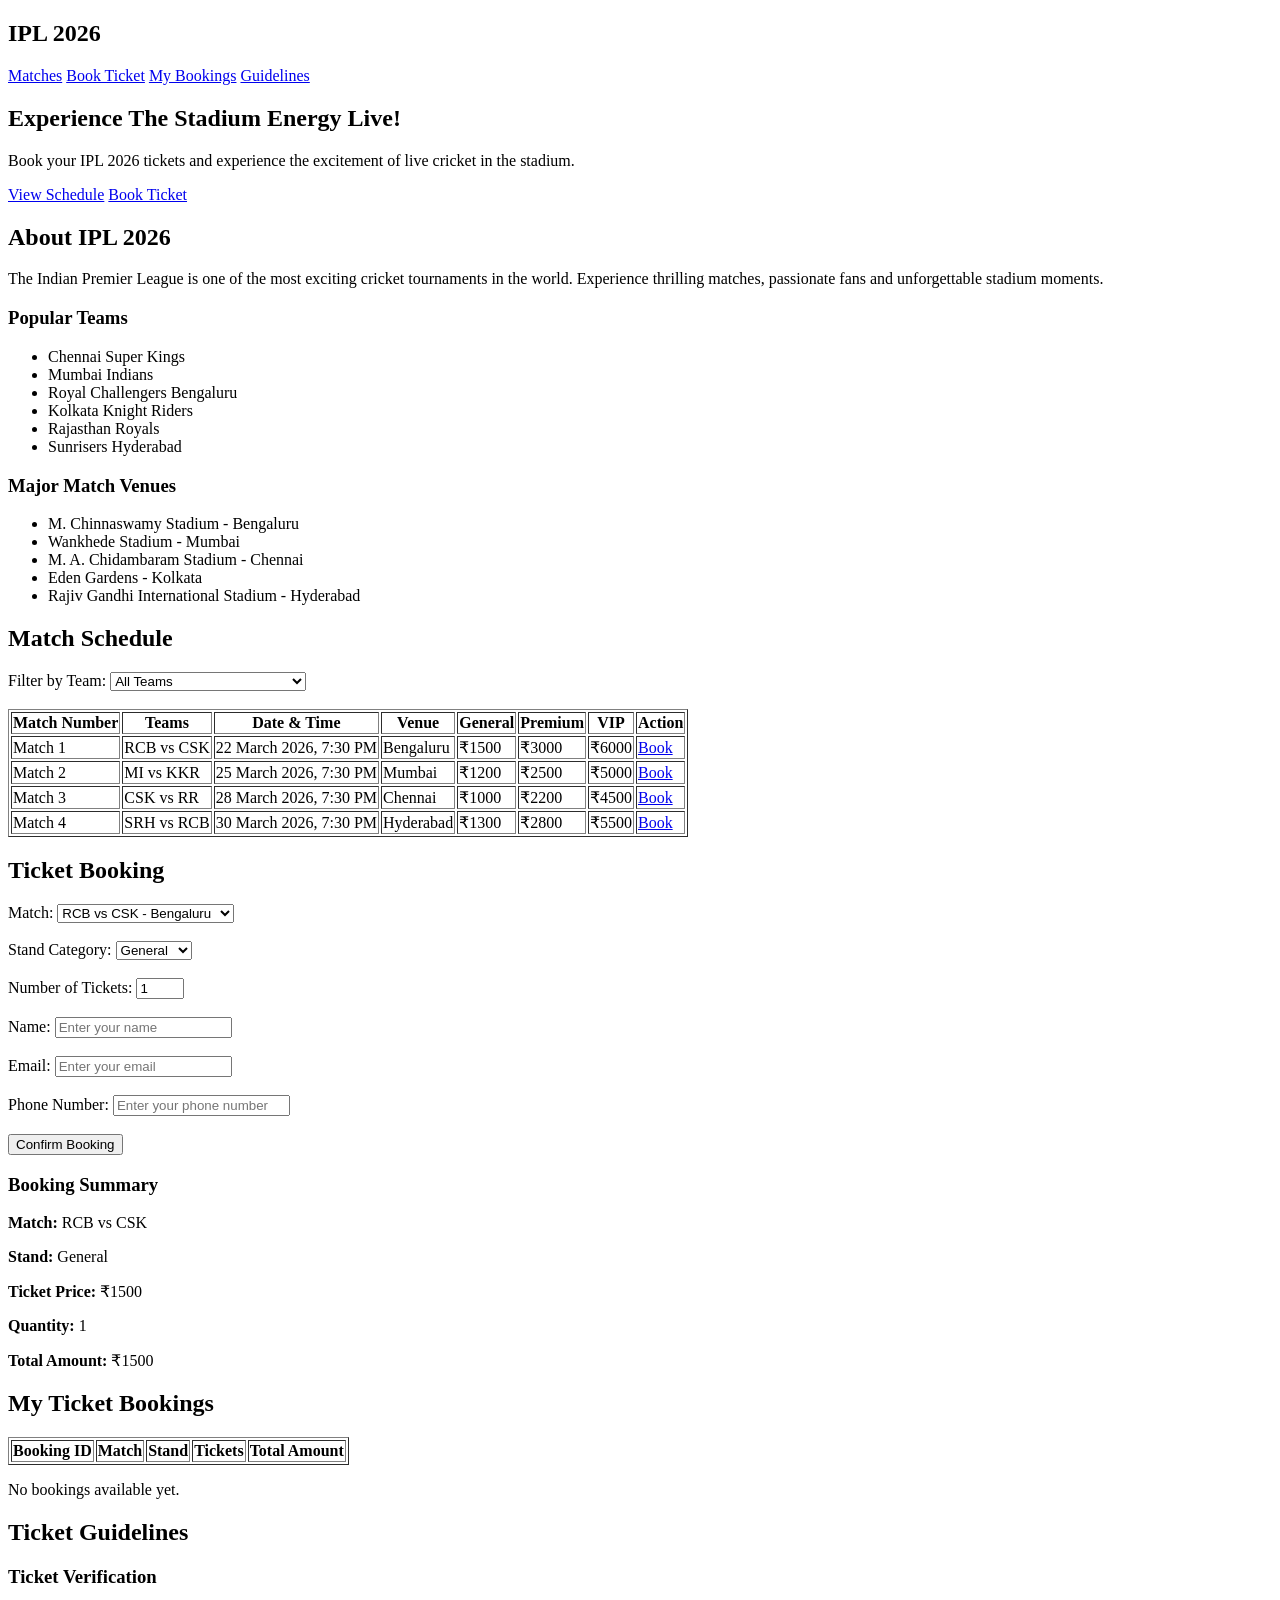
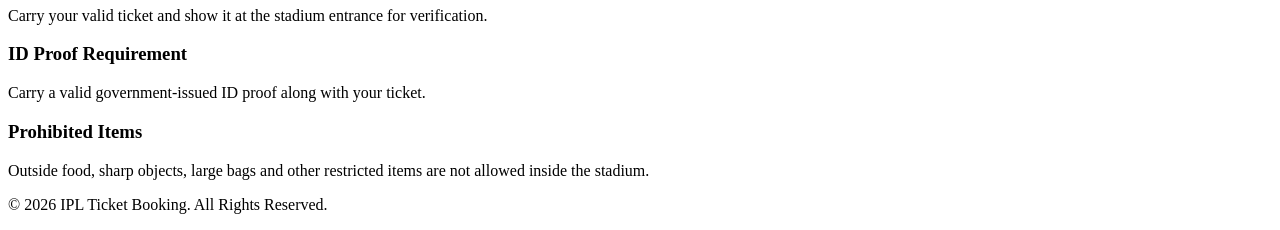
==== index.html @ 6ee55e43 "Add IPL 2026 ticket booking website" ====
<!DOCTYPE html>
<html lang="en">
<head>
    <meta charset="UTF-8">
    <meta name="viewport" content="width=device-width, initial-scale=1.0">
    <title>IPL 2026 Ticket Booking</title>
    <link rel="stylesheet" href="styles.css">
</head>
<body>
    <header>
        <nav>
            <h2>IPL 2026</h2>
            <a href="#matches">Matches</a>
            <a href="#booking">Book Ticket</a>
            <a href="#my-bookings">My Bookings</a>
            <a href="#guidelines">Guidelines</a>
        </nav>
    </header>
    <main>
        <section id="home">
            <h1>Experience The Stadium Energy Live!</h1>
            <p>
                Book your IPL 2026 tickets and experience the excitement
                of live cricket in the stadium.
            </p>
            <a href="#matches">View Schedule</a>
            <a href="#booking">Book Ticket</a>
        </section>
        <section id="about">
            <h2>About IPL 2026</h2>
            <p>
                The Indian Premier League is one of the most exciting
                cricket tournaments in the world. Experience thrilling
                matches, passionate fans and unforgettable stadium moments.
            </p>
            <h3>Popular Teams</h3>
            <ul>
                <li>Chennai Super Kings</li>
                <li>Mumbai Indians</li>
                <li>Royal Challengers Bengaluru</li>
                <li>Kolkata Knight Riders</li>
                <li>Rajasthan Royals</li>
                <li>Sunrisers Hyderabad</li>
            </ul>
            <h3>Major Match Venues</h3>
            <ul>
                <li>M. Chinnaswamy Stadium - Bengaluru</li>
                <li>Wankhede Stadium - Mumbai</li>
                <li>M. A. Chidambaram Stadium - Chennai</li>
                <li>Eden Gardens - Kolkata</li>
                <li>Rajiv Gandhi International Stadium - Hyderabad</li>
            </ul>
        </section>
        <section id="matches">
            <h2>Match Schedule</h2>
            <label for="team-filter">Filter by Team:</label>
            <select id="team-filter">
                <option value="all">All Teams</option>
                <option value="CSK">Chennai Super Kings</option>
                <option value="MI">Mumbai Indians</option>
                <option value="RCB">Royal Challengers Bengaluru</option>
                <option value="KKR">Kolkata Knight Riders</option>
                <option value="RR">Rajasthan Royals</option>
                <option value="SRH">Sunrisers Hyderabad</option>
            </select>
            <br><br>
            <table border="1">
                <thead>
                    <tr>
                        <th>Match Number</th>
                        <th>Teams</th>
                        <th>Date & Time</th>
                        <th>Venue</th>
                        <th>General</th>
                        <th>Premium</th>
                        <th>VIP</th>
                        <th>Action</th>
                    </tr>
                </thead>
                <tbody>
                    <tr>
                        <td>Match 1</td>
                        <td>RCB vs CSK</td>
                        <td>22 March 2026, 7:30 PM</td>
                        <td>Bengaluru</td>
                        <td>₹1500</td>
                        <td>₹3000</td>
                        <td>₹6000</td>
                        <td><a href="#booking">Book</a></td>
                    </tr>
                    <tr>
                        <td>Match 2</td>
                        <td>MI vs KKR</td>
                        <td>25 March 2026, 7:30 PM</td>
                        <td>Mumbai</td>
                        <td>₹1200</td>
                        <td>₹2500</td>
                        <td>₹5000</td>
                        <td><a href="#booking">Book</a></td>
                    </tr>
                    <tr>
                        <td>Match 3</td>
                        <td>CSK vs RR</td>
                        <td>28 March 2026, 7:30 PM</td>
                        <td>Chennai</td>
                        <td>₹1000</td>
                        <td>₹2200</td>
                        <td>₹4500</td>
                        <td><a href="#booking">Book</a></td>
                    </tr>
                    <tr>
                        <td>Match 4</td>
                        <td>SRH vs RCB</td>
                        <td>30 March 2026, 7:30 PM</td>
                        <td>Hyderabad</td>
                        <td>₹1300</td>
                        <td>₹2800</td>
                        <td>₹5500</td>
                        <td><a href="#booking">Book</a></td>
                    </tr>
                </tbody>
            </table>
        </section>
        <section id="booking">
            <h2>Ticket Booking</h2>
            <div class="booking-container">
                <form>
                    <label for="match">Match:</label>
                    <select id="match" name="match">
                        <option>RCB vs CSK - Bengaluru</option>
                        <option>MI vs KKR - Mumbai</option>
                        <option>CSK vs RR - Chennai</option>
                        <option>SRH vs RCB - Hyderabad</option>
                    </select>
                    <br><br>
                    <label for="stand">Stand Category:</label>
                    <select id="stand" name="stand">
                        <option>General</option>
                        <option>Premium</option>
                        <option>VIP</option>
                    </select>
                    <br><br>
                    <label for="quantity">Number of Tickets:</label>
                    <input type="number" id="quantity" name="quantity" min="1" max="10" value="1">
                    <br><br>
                    <label for="name">Name:</label>
                    <input type="text" id="name" name="name" placeholder="Enter your name">
                    <br><br>
                    <label for="email">Email:</label>
                    <input type="email" id="email" name="email" placeholder="Enter your email">
                    <br><br>
                    <label for="phone">Phone Number:</label>
                    <input type="tel" id="phone" name="phone" placeholder="Enter your phone number">
                    <br><br>
                    <button type="submit">Confirm Booking</button>
                </form>
                <aside>
                    <h3>Booking Summary</h3>
                    <p><strong>Match:</strong> RCB vs CSK</p>
                    <p><strong>Stand:</strong> General</p>
                    <p><strong>Ticket Price:</strong> ₹1500</p>
                    <p><strong>Quantity:</strong> 1</p>
                    <p><strong>Total Amount:</strong> ₹1500</p>
                </aside>
            </div>
        </section>
        <section id="my-bookings">
            <h2>My Ticket Bookings</h2>
            <table border="1">
                <thead>
                    <tr>
                        <th>Booking ID</th>
                        <th>Match</th>
                        <th>Stand</th>
                        <th>Tickets</th>
                        <th>Total Amount</th>
                    </tr>
                </thead>
                <tbody>
                </tbody>
            </table>
            <p>No bookings available yet.</p>
        </section>
        <section id="guidelines">
            <h2>Ticket Guidelines</h2>
            <article>
                <h3>Ticket Verification</h3>
                <p>
                    Carry your valid ticket and show it at the stadium
                    entrance for verification.
                </p>
            </article>
            <article>
                <h3>ID Proof Requirement</h3>
                <p>
                    Carry a valid government-issued ID proof along
                    with your ticket.
                </p>
            </article>
            <article>
                <h3>Prohibited Items</h3>
                <p>
                    Outside food, sharp objects, large bags and other
                    restricted items are not allowed inside the stadium.
                </p>
            </article>
        </section>
    </main>
 <footer>
        <p>
            &copy; 2026 IPL Ticket Booking. All Rights Reserved.
        </p>
    </footer>
</body>
</html>
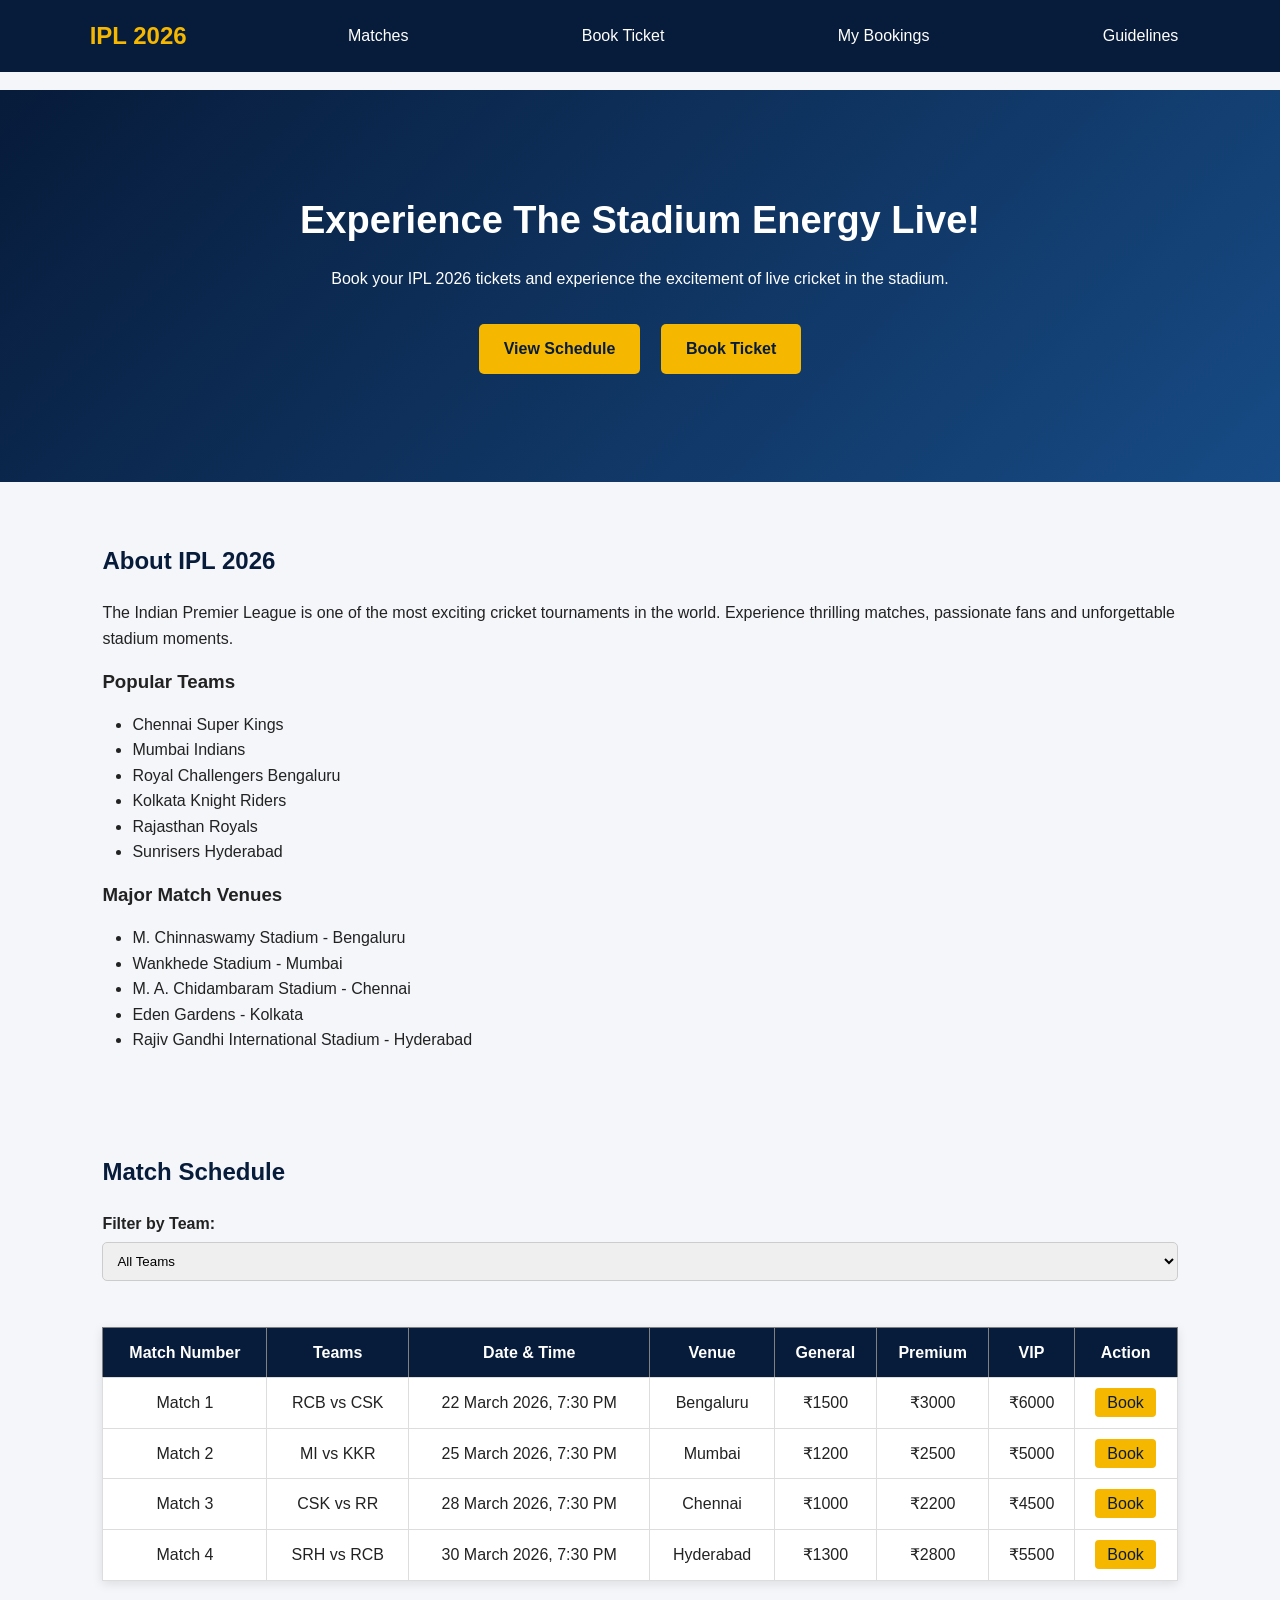
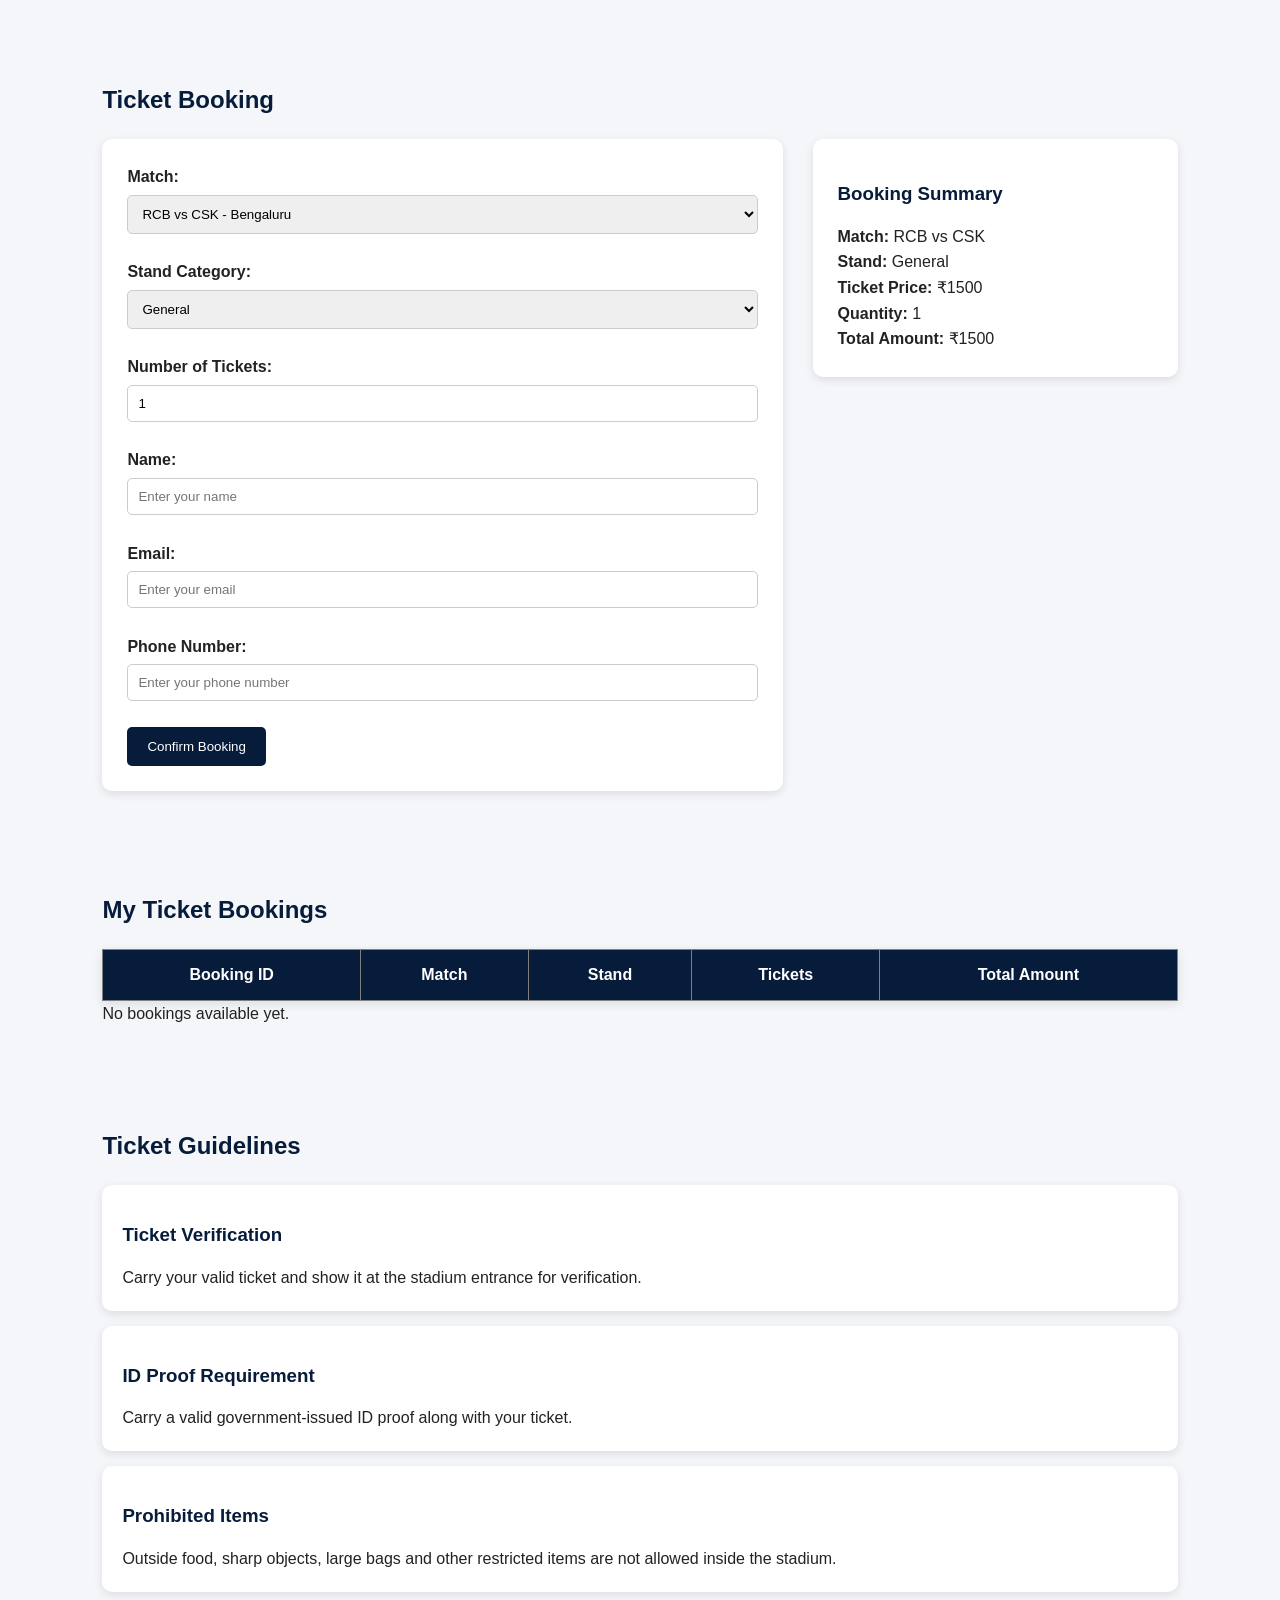
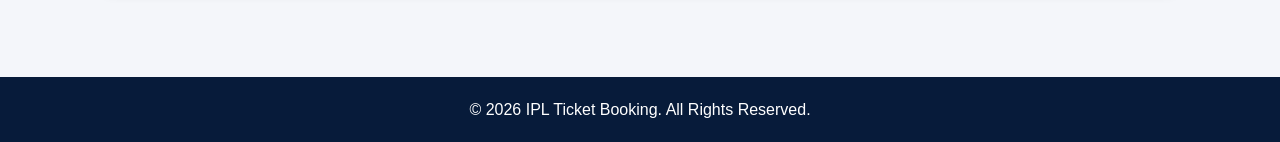
==== commit 9dc2bab3: "Update IPL website with CSS styling" ====
--- a/index.html
+++ b/index.html
@@ -5,6 +5,7 @@
     <meta name="viewport" content="width=device-width, initial-scale=1.0">
     <title>IPL 2026 Ticket Booking</title>
     <link rel="stylesheet" href="styles.css">
+    
 </head>
 <body>
     <header>
--- a/styles.css
+++ b/styles.css
@@ -0,0 +1,244 @@
+
+/* Website Colors */
+:root {
+    --primary: #071b3a;
+    --accent: #f5b700;
+    --background: #f4f6fa;
+    --text: #222222;
+}
+
+/* General Styling */
+* {
+    margin: 0;
+    padding: 0;
+    box-sizing: border-box;
+}
+
+body {
+    font-family: Arial, sans-serif;
+    background-color: var(--background);
+    color: var(--text);
+    line-height: 1.6;
+    padding-top: 70px;
+}
+
+/* Navigation Bar */
+header {
+    background-color: var(--primary);
+    position: fixed;
+    top: 0;
+    width: 100%;
+    z-index: 1000;
+}
+
+nav {
+    display: flex;
+    justify-content: space-around;
+    align-items: center;
+    padding: 15px;
+}
+
+nav h2 {
+    color: var(--accent);
+}
+
+nav a {
+    color: white;
+    text-decoration: none;
+    padding: 8px 12px;
+}
+
+nav a:hover {
+    color: var(--accent);
+}
+
+/* Hero Section */
+#home {
+    background: linear-gradient(135deg, #071b3a, #174b85);
+    color: white;
+    text-align: center;
+    padding: 100px 20px;
+}
+
+#home h1 {
+    font-size: 38px;
+    margin-bottom: 15px;
+}
+
+#home p {
+    margin-bottom: 25px;
+}
+
+#home a {
+    display: inline-block;
+    background-color: var(--accent);
+    color: var(--primary);
+    text-decoration: none;
+    padding: 12px 25px;
+    margin: 8px;
+    border-radius: 5px;
+    font-weight: bold;
+}
+
+#home a:hover {
+    background-color: white;
+}
+
+/* Sections */
+section {
+    padding: 40px 8%;
+    margin: 20px auto;
+}
+
+section h2 {
+    color: var(--primary);
+    margin-bottom: 20px;
+}
+
+section h3 {
+    margin: 15px 0;
+}
+
+/* Lists */
+ul {
+    padding-left: 30px;
+}
+
+/* Match Schedule Table */
+table {
+    width: 100%;
+    border-collapse: collapse;
+    margin-top: 20px;
+    background-color: white;
+    box-shadow: 0 3px 10px rgba(0, 0, 0, 0.1);
+}
+
+th {
+    background-color: var(--primary);
+    color: white;
+    padding: 12px;
+}
+
+td {
+    padding: 12px;
+    text-align: center;
+    border: 1px solid #dddddd;
+}
+
+tr:hover {
+    background-color: #fff4d0;
+}
+
+td a {
+    background-color: var(--accent);
+    color: var(--primary);
+    padding: 6px 12px;
+    text-decoration: none;
+    border-radius: 4px;
+}
+
+/* Booking Form and Summary */
+.booking-container {
+    display: flex;
+    gap: 30px;
+    align-items: flex-start;
+}
+
+form {
+    background-color: white;
+    padding: 25px;
+    border-radius: 10px;
+    box-shadow: 0 3px 10px rgba(0, 0, 0, 0.1);
+    flex: 2;
+}
+
+label {
+    display: block;
+    margin-bottom: 5px;
+    font-weight: bold;
+}
+
+input, select {
+    width: 100%;
+    padding: 10px;
+    border: 1px solid #cccccc;
+    border-radius: 5px;
+}
+
+button {
+    background-color: var(--primary);
+    color: white;
+    padding: 12px 20px;
+    border: none;
+    border-radius: 5px;
+    cursor: pointer;
+}
+
+button:hover {
+    background-color: var(--accent);
+    color: var(--primary);
+}
+
+/* Booking Summary Card */
+aside {
+    background-color: white;
+    padding: 25px;
+    border-radius: 10px;
+    box-shadow: 0 3px 10px rgba(0, 0, 0, 0.1);
+    flex: 1;
+}
+
+aside h3 {
+    color: var(--primary);
+}
+
+/* Guidelines Cards */
+#guidelines article {
+    background-color: white;
+    padding: 20px;
+    margin: 15px 0;
+    border-radius: 10px;
+    box-shadow: 0 3px 10px rgba(0, 0, 0, 0.1);
+}
+
+#guidelines article h3 {
+    color: var(--primary);
+}
+
+/* Footer */
+footer {
+    background-color: var(--primary);
+    color: white;
+    text-align: center;
+    padding: 20px;
+    margin-top: 30px;
+}
+
+/* Responsive Design */
+@media screen and (max-width: 768px) {
+
+    nav {
+        flex-wrap: wrap;
+        gap: 10px;
+    }
+
+    #home h1 {
+        font-size: 28px;
+    }
+
+    .booking-container {
+        flex-direction: column;
+    }
+
+    form, aside {
+        width: 100%;
+    }
+
+    table {
+        font-size: 12px;
+    }
+
+    section {
+        padding: 30px 5%;
+    }
+}
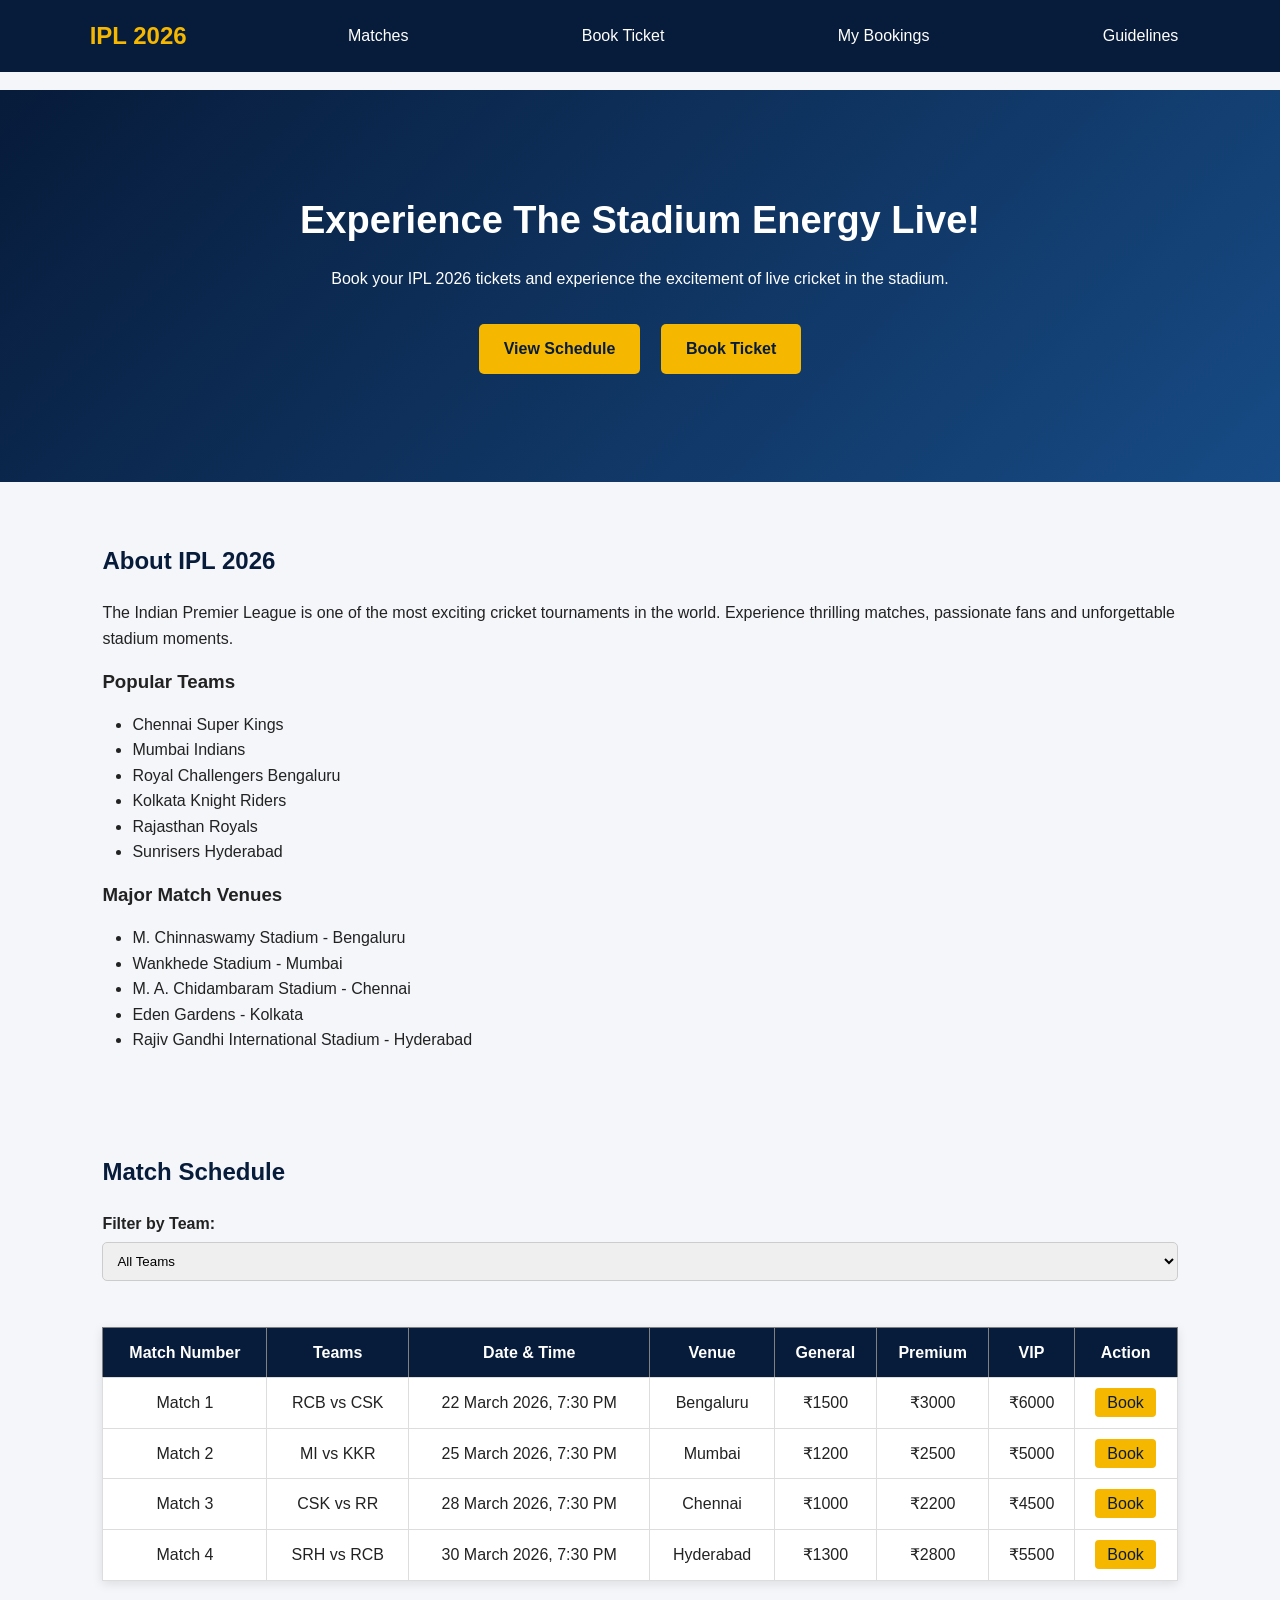
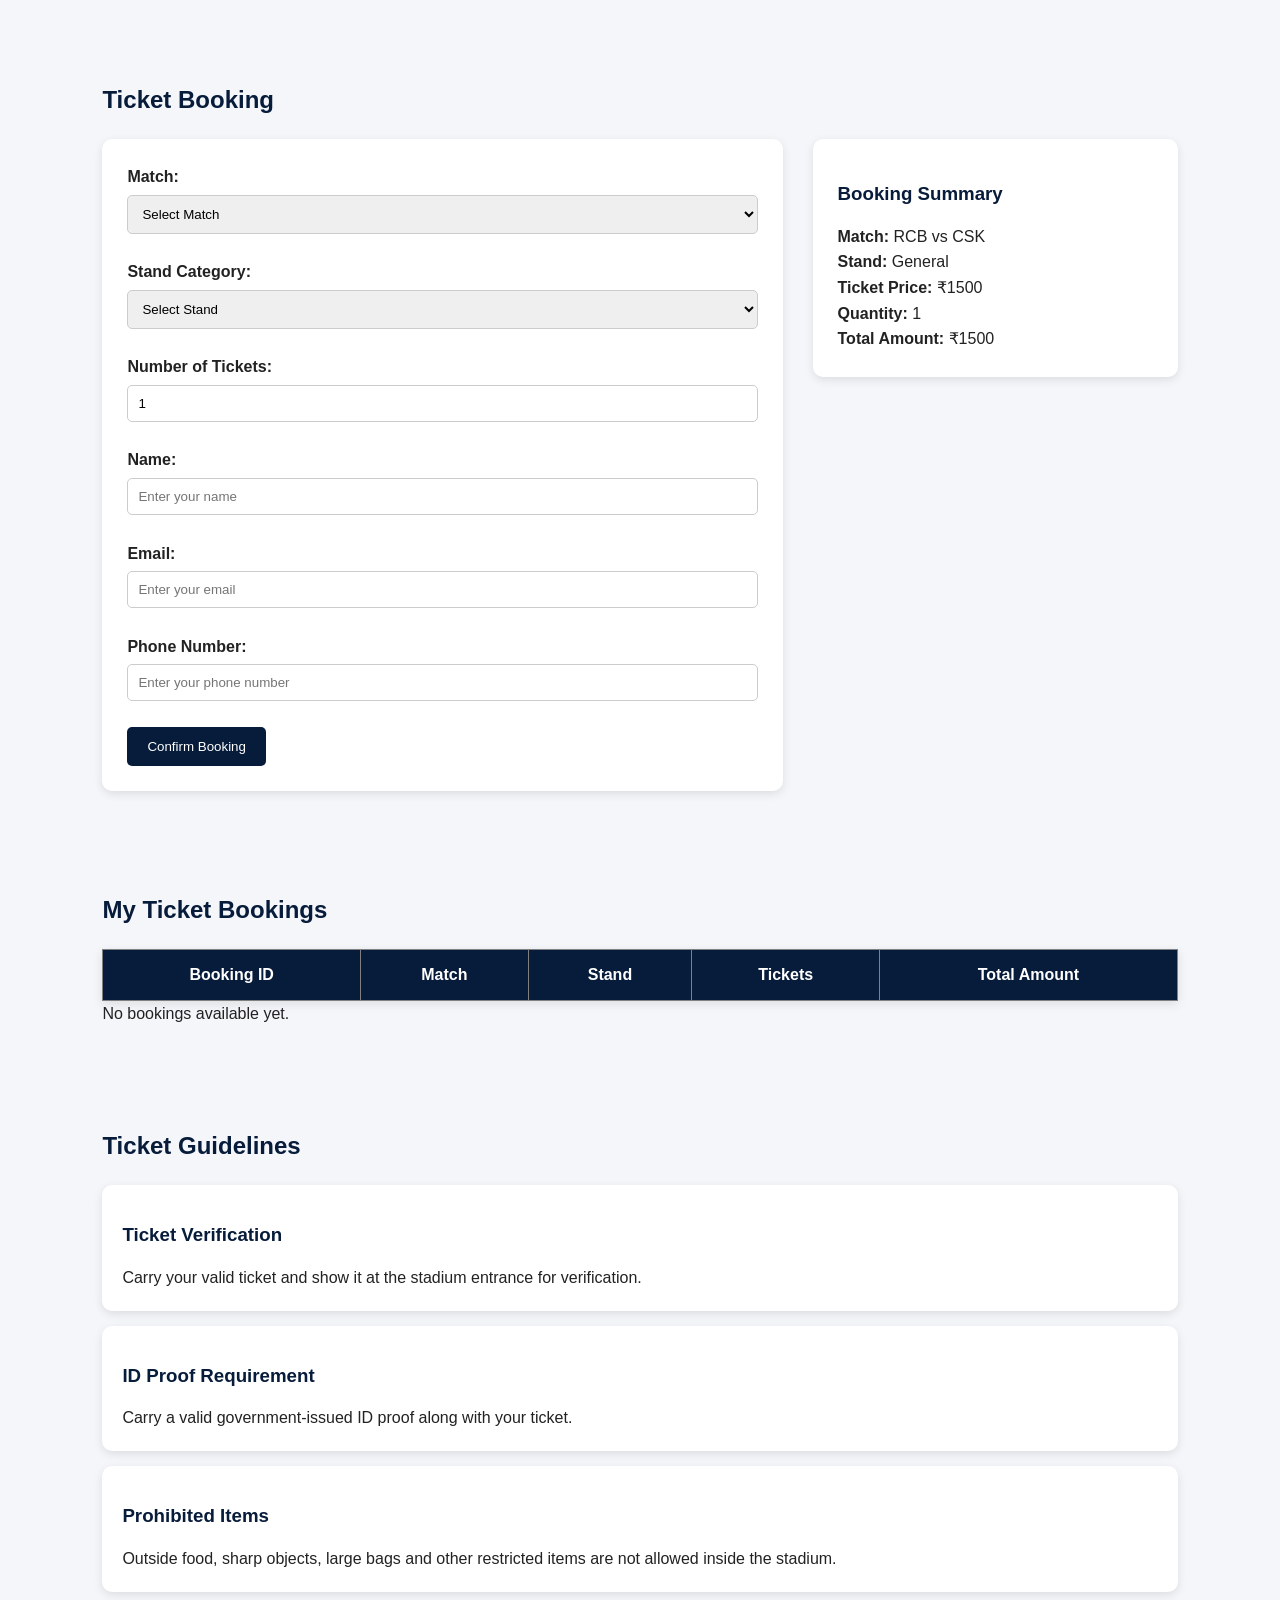
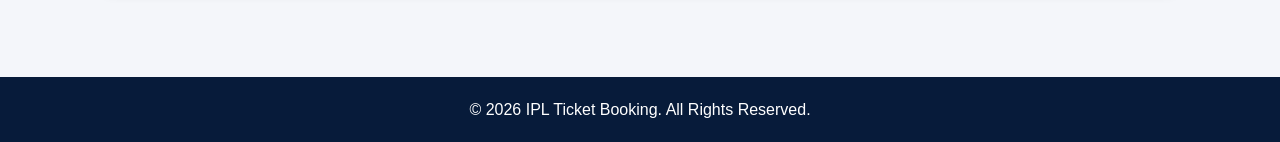
==== commit bcf47c30: "Activity 5: Added JavaScript toast notifications and smooth scrolling" ====
--- a/index.html
+++ b/index.html
@@ -1,40 +1,61 @@
+
 <!DOCTYPE html>
 <html lang="en">
+
 <head>
     <meta charset="UTF-8">
     <meta name="viewport" content="width=device-width, initial-scale=1.0">
+
     <title>IPL 2026 Ticket Booking</title>
+
     <link rel="stylesheet" href="styles.css">
-    
 </head>
+
 <body>
+
+    <!-- HEADER AND NAVIGATION -->
     <header>
         <nav>
             <h2>IPL 2026</h2>
+
             <a href="#matches">Matches</a>
             <a href="#booking">Book Ticket</a>
             <a href="#my-bookings">My Bookings</a>
             <a href="#guidelines">Guidelines</a>
         </nav>
     </header>
+
     <main>
+
+        <!-- HOME SECTION -->
         <section id="home">
+
             <h1>Experience The Stadium Energy Live!</h1>
+
             <p>
                 Book your IPL 2026 tickets and experience the excitement
                 of live cricket in the stadium.
             </p>
+
             <a href="#matches">View Schedule</a>
             <a href="#booking">Book Ticket</a>
-        </section>
+
+        </section>
+
+
+        <!-- ABOUT IPL SECTION -->
         <section id="about">
+
             <h2>About IPL 2026</h2>
+
             <p>
                 The Indian Premier League is one of the most exciting
                 cricket tournaments in the world. Experience thrilling
                 matches, passionate fans and unforgettable stadium moments.
             </p>
+
             <h3>Popular Teams</h3>
+
             <ul>
                 <li>Chennai Super Kings</li>
                 <li>Mumbai Indians</li>
@@ -43,7 +64,9 @@
                 <li>Rajasthan Royals</li>
                 <li>Sunrisers Hyderabad</li>
             </ul>
+
             <h3>Major Match Venues</h3>
+
             <ul>
                 <li>M. Chinnaswamy Stadium - Bengaluru</li>
                 <li>Wankhede Stadium - Mumbai</li>
@@ -51,10 +74,17 @@
                 <li>Eden Gardens - Kolkata</li>
                 <li>Rajiv Gandhi International Stadium - Hyderabad</li>
             </ul>
-        </section>
+
+        </section>
+
+
+        <!-- MATCH SCHEDULE SECTION -->
         <section id="matches">
+
             <h2>Match Schedule</h2>
+
             <label for="team-filter">Filter by Team:</label>
+
             <select id="team-filter">
                 <option value="all">All Teams</option>
                 <option value="CSK">Chennai Super Kings</option>
@@ -64,8 +94,11 @@
                 <option value="RR">Rajasthan Royals</option>
                 <option value="SRH">Sunrisers Hyderabad</option>
             </select>
+
             <br><br>
+
             <table border="1">
+
                 <thead>
                     <tr>
                         <th>Match Number</th>
@@ -78,7 +111,9 @@
                         <th>Action</th>
                     </tr>
                 </thead>
+
                 <tbody>
+
                     <tr>
                         <td>Match 1</td>
                         <td>RCB vs CSK</td>
@@ -87,8 +122,11 @@
                         <td>₹1500</td>
                         <td>₹3000</td>
                         <td>₹6000</td>
-                        <td><a href="#booking">Book</a></td>
-                    </tr>
+                        <td>
+                            <a href="#booking" class="book-btn">Book</a>
+                        </td>
+                    </tr>
+
                     <tr>
                         <td>Match 2</td>
                         <td>MI vs KKR</td>
@@ -97,8 +135,11 @@
                         <td>₹1200</td>
                         <td>₹2500</td>
                         <td>₹5000</td>
-                        <td><a href="#booking">Book</a></td>
-                    </tr>
+                        <td>
+                            <a href="#booking" class="book-btn">Book</a>
+                        </td>
+                    </tr>
+
                     <tr>
                         <td>Match 3</td>
                         <td>CSK vs RR</td>
@@ -107,8 +148,11 @@
                         <td>₹1000</td>
                         <td>₹2200</td>
                         <td>₹4500</td>
-                        <td><a href="#booking">Book</a></td>
-                    </tr>
+                        <td>
+                            <a href="#booking" class="book-btn">Book</a>
+                        </td>
+                    </tr>
+
                     <tr>
                         <td>Match 4</td>
                         <td>SRH vs RCB</td>
@@ -117,57 +161,109 @@
                         <td>₹1300</td>
                         <td>₹2800</td>
                         <td>₹5500</td>
-                        <td><a href="#booking">Book</a></td>
-                    </tr>
+                        <td>
+                            <a href="#booking" class="book-btn">Book</a>
+                        </td>
+                    </tr>
+
                 </tbody>
+
             </table>
-        </section>
+
+        </section>
+
+
+        <!-- TICKET BOOKING SECTION -->
         <section id="booking">
+
             <h2>Ticket Booking</h2>
+
             <div class="booking-container">
-                <form>
+
+                <form id="ticketForm">
+
                     <label for="match">Match:</label>
-                    <select id="match" name="match">
-                        <option>RCB vs CSK - Bengaluru</option>
-                        <option>MI vs KKR - Mumbai</option>
-                        <option>CSK vs RR - Chennai</option>
-                        <option>SRH vs RCB - Hyderabad</option>
+
+                    <select id="match" name="match" required>
+                        <option value="">Select Match</option>
+                        <option value="RCB vs CSK">RCB vs CSK - Bengaluru</option>
+                        <option value="MI vs KKR">MI vs KKR - Mumbai</option>
+                        <option value="CSK vs RR">CSK vs RR - Chennai</option>
+                        <option value="SRH vs RCB">SRH vs RCB - Hyderabad</option>
                     </select>
-                    <br><br>
+
+                    <br><br>
+
                     <label for="stand">Stand Category:</label>
-                    <select id="stand" name="stand">
-                        <option>General</option>
-                        <option>Premium</option>
-                        <option>VIP</option>
+
+                    <select id="stand" name="stand" required>
+                        <option value="">Select Stand</option>
+                        <option value="General">General</option>
+                        <option value="Premium">Premium</option>
+                        <option value="VIP">VIP</option>
                     </select>
-                    <br><br>
+
+                    <br><br>
+
                     <label for="quantity">Number of Tickets:</label>
-                    <input type="number" id="quantity" name="quantity" min="1" max="10" value="1">
-                    <br><br>
+
+                    <input type="number" id="quantity" name="quantity"
+                        min="1" max="10" value="1" required>
+
+                    <br><br>
+
                     <label for="name">Name:</label>
-                    <input type="text" id="name" name="name" placeholder="Enter your name">
-                    <br><br>
+
+                    <input type="text" id="name" name="name"
+                        placeholder="Enter your name" required minlength="3">
+
+                    <br><br>
+
                     <label for="email">Email:</label>
-                    <input type="email" id="email" name="email" placeholder="Enter your email">
-                    <br><br>
+
+                    <input type="email" id="email" name="email"
+                        placeholder="Enter your email" required>
+
+                    <br><br>
+
                     <label for="phone">Phone Number:</label>
-                    <input type="tel" id="phone" name="phone" placeholder="Enter your phone number">
-                    <br><br>
+
+                    <input type="tel" id="phone" name="phone"
+                        placeholder="Enter your phone number"
+                        pattern="[0-9]{10}" required>
+
+                    <br><br>
+
                     <button type="submit">Confirm Booking</button>
+
                 </form>
+
+
+                <!-- BOOKING SUMMARY -->
                 <aside>
+
                     <h3>Booking Summary</h3>
+
                     <p><strong>Match:</strong> RCB vs CSK</p>
                     <p><strong>Stand:</strong> General</p>
                     <p><strong>Ticket Price:</strong> ₹1500</p>
                     <p><strong>Quantity:</strong> 1</p>
                     <p><strong>Total Amount:</strong> ₹1500</p>
+
                 </aside>
+
             </div>
-        </section>
+
+        </section>
+
+
+        <!-- MY BOOKINGS SECTION -->
         <section id="my-bookings">
+
             <h2>My Ticket Bookings</h2>
+
             <table border="1">
+
                 <thead>
                     <tr>
                         <th>Booking ID</th>
@@ -177,40 +273,76 @@
                         <th>Total Amount</th>
                     </tr>
                 </thead>
+
                 <tbody>
                 </tbody>
+
             </table>
+
             <p>No bookings available yet.</p>
-        </section>
+
+        </section>
+
+
+        <!-- GUIDELINES SECTION -->
         <section id="guidelines">
+
             <h2>Ticket Guidelines</h2>
+
             <article>
+
                 <h3>Ticket Verification</h3>
+
                 <p>
                     Carry your valid ticket and show it at the stadium
                     entrance for verification.
                 </p>
+
             </article>
+
+
             <article>
+
                 <h3>ID Proof Requirement</h3>
+
                 <p>
                     Carry a valid government-issued ID proof along
                     with your ticket.
                 </p>
+
             </article>
+
+
             <article>
+
                 <h3>Prohibited Items</h3>
+
                 <p>
                     Outside food, sharp objects, large bags and other
                     restricted items are not allowed inside the stadium.
                 </p>
+
             </article>
-        </section>
+
+        </section>
+
     </main>
- <footer>
+
+
+    <!-- FOOTER -->
+    <footer>
+
         <p>
             &copy; 2026 IPL Ticket Booking. All Rights Reserved.
         </p>
+
     </footer>
+
+    <script src="app.js"></script>
+
 </body>
-</html>+
+</html>
+
+
+
--- a/styles.css
+++ b/styles.css
@@ -1,3 +1,4 @@
+ HEAD
 
 /* Website Colors */
 :root {
@@ -242,3 +243,273 @@
         padding: 30px 5%;
     }
 }
+/* Toast Notification */
+.toast {
+    position: fixed;
+    bottom: 25px;
+    right: 25px;
+    background-color: var(--primary);
+    color: white;
+    padding: 15px 25px;
+    border-radius: 8px;
+    font-size: 14px;
+    z-index: 2000;
+    box-shadow: 0 4px 10px rgba(0, 0, 0, 0.3);
+    animation: slideIn 0.3s ease;
+}
+
+@keyframes slideIn {
+    from {
+        transform: translateY(30px);
+        opacity: 0;
+    }
+    to {
+        transform: translateY(0);
+        opacity: 1;
+    }
+}
+
+/* Website Colors */
+:root {
+    --primary: #071b3a;
+    --accent: #f5b700;
+    --background: #f4f6fa;
+    --text: #222222;
+}
+
+/* General Styling */
+* {
+    margin: 0;
+    padding: 0;
+    box-sizing: border-box;
+}
+
+body {
+    font-family: Arial, sans-serif;
+    background-color: var(--background);
+    color: var(--text);
+    line-height: 1.6;
+    padding-top: 70px;
+}
+
+/* Navigation Bar */
+header {
+    background-color: var(--primary);
+    position: fixed;
+    top: 0;
+    width: 100%;
+    z-index: 1000;
+}
+
+nav {
+    display: flex;
+    justify-content: space-around;
+    align-items: center;
+    padding: 15px;
+}
+
+nav h2 {
+    color: var(--accent);
+}
+
+nav a {
+    color: white;
+    text-decoration: none;
+    padding: 8px 12px;
+}
+
+nav a:hover {
+    color: var(--accent);
+}
+
+/* Hero Section */
+#home {
+    background: linear-gradient(135deg, #071b3a, #174b85);
+    color: white;
+    text-align: center;
+    padding: 100px 20px;
+}
+
+#home h1 {
+    font-size: 38px;
+    margin-bottom: 15px;
+}
+
+#home p {
+    margin-bottom: 25px;
+}
+
+#home a {
+    display: inline-block;
+    background-color: var(--accent);
+    color: var(--primary);
+    text-decoration: none;
+    padding: 12px 25px;
+    margin: 8px;
+    border-radius: 5px;
+    font-weight: bold;
+}
+
+#home a:hover {
+    background-color: white;
+}
+
+/* Sections */
+section {
+    padding: 40px 8%;
+    margin: 20px auto;
+}
+
+section h2 {
+    color: var(--primary);
+    margin-bottom: 20px;
+}
+
+section h3 {
+    margin: 15px 0;
+}
+
+/* Lists */
+ul {
+    padding-left: 30px;
+}
+
+/* Match Schedule Table */
+table {
+    width: 100%;
+    border-collapse: collapse;
+    margin-top: 20px;
+    background-color: white;
+    box-shadow: 0 3px 10px rgba(0, 0, 0, 0.1);
+}
+
+th {
+    background-color: var(--primary);
+    color: white;
+    padding: 12px;
+}
+
+td {
+    padding: 12px;
+    text-align: center;
+    border: 1px solid #dddddd;
+}
+
+tr:hover {
+    background-color: #fff4d0;
+}
+
+td a {
+    background-color: var(--accent);
+    color: var(--primary);
+    padding: 6px 12px;
+    text-decoration: none;
+    border-radius: 4px;
+}
+
+/* Booking Form and Summary */
+.booking-container {
+    display: flex;
+    gap: 30px;
+    align-items: flex-start;
+}
+
+form {
+    background-color: white;
+    padding: 25px;
+    border-radius: 10px;
+    box-shadow: 0 3px 10px rgba(0, 0, 0, 0.1);
+    flex: 2;
+}
+
+label {
+    display: block;
+    margin-bottom: 5px;
+    font-weight: bold;
+}
+
+input, select {
+    width: 100%;
+    padding: 10px;
+    border: 1px solid #cccccc;
+    border-radius: 5px;
+}
+
+button {
+    background-color: var(--primary);
+    color: white;
+    padding: 12px 20px;
+    border: none;
+    border-radius: 5px;
+    cursor: pointer;
+}
+
+button:hover {
+    background-color: var(--accent);
+    color: var(--primary);
+}
+
+/* Booking Summary Card */
+aside {
+    background-color: white;
+    padding: 25px;
+    border-radius: 10px;
+    box-shadow: 0 3px 10px rgba(0, 0, 0, 0.1);
+    flex: 1;
+}
+
+aside h3 {
+    color: var(--primary);
+}
+
+/* Guidelines Cards */
+#guidelines article {
+    background-color: white;
+    padding: 20px;
+    margin: 15px 0;
+    border-radius: 10px;
+    box-shadow: 0 3px 10px rgba(0, 0, 0, 0.1);
+}
+
+#guidelines article h3 {
+    color: var(--primary);
+}
+
+/* Footer */
+footer {
+    background-color: var(--primary);
+    color: white;
+    text-align: center;
+    padding: 20px;
+    margin-top: 30px;
+}
+
+/* Responsive Design */
+@media screen and (max-width: 768px) {
+
+    nav {
+        flex-wrap: wrap;
+        gap: 10px;
+    }
+
+    #home h1 {
+        font-size: 28px;
+    }
+
+    .booking-container {
+        flex-direction: column;
+    }
+
+    form, aside {
+        width: 100%;
+    }
+
+    table {
+        font-size: 12px;
+    }
+
+    section {
+        padding: 30px 5%;
+    }
+}
+
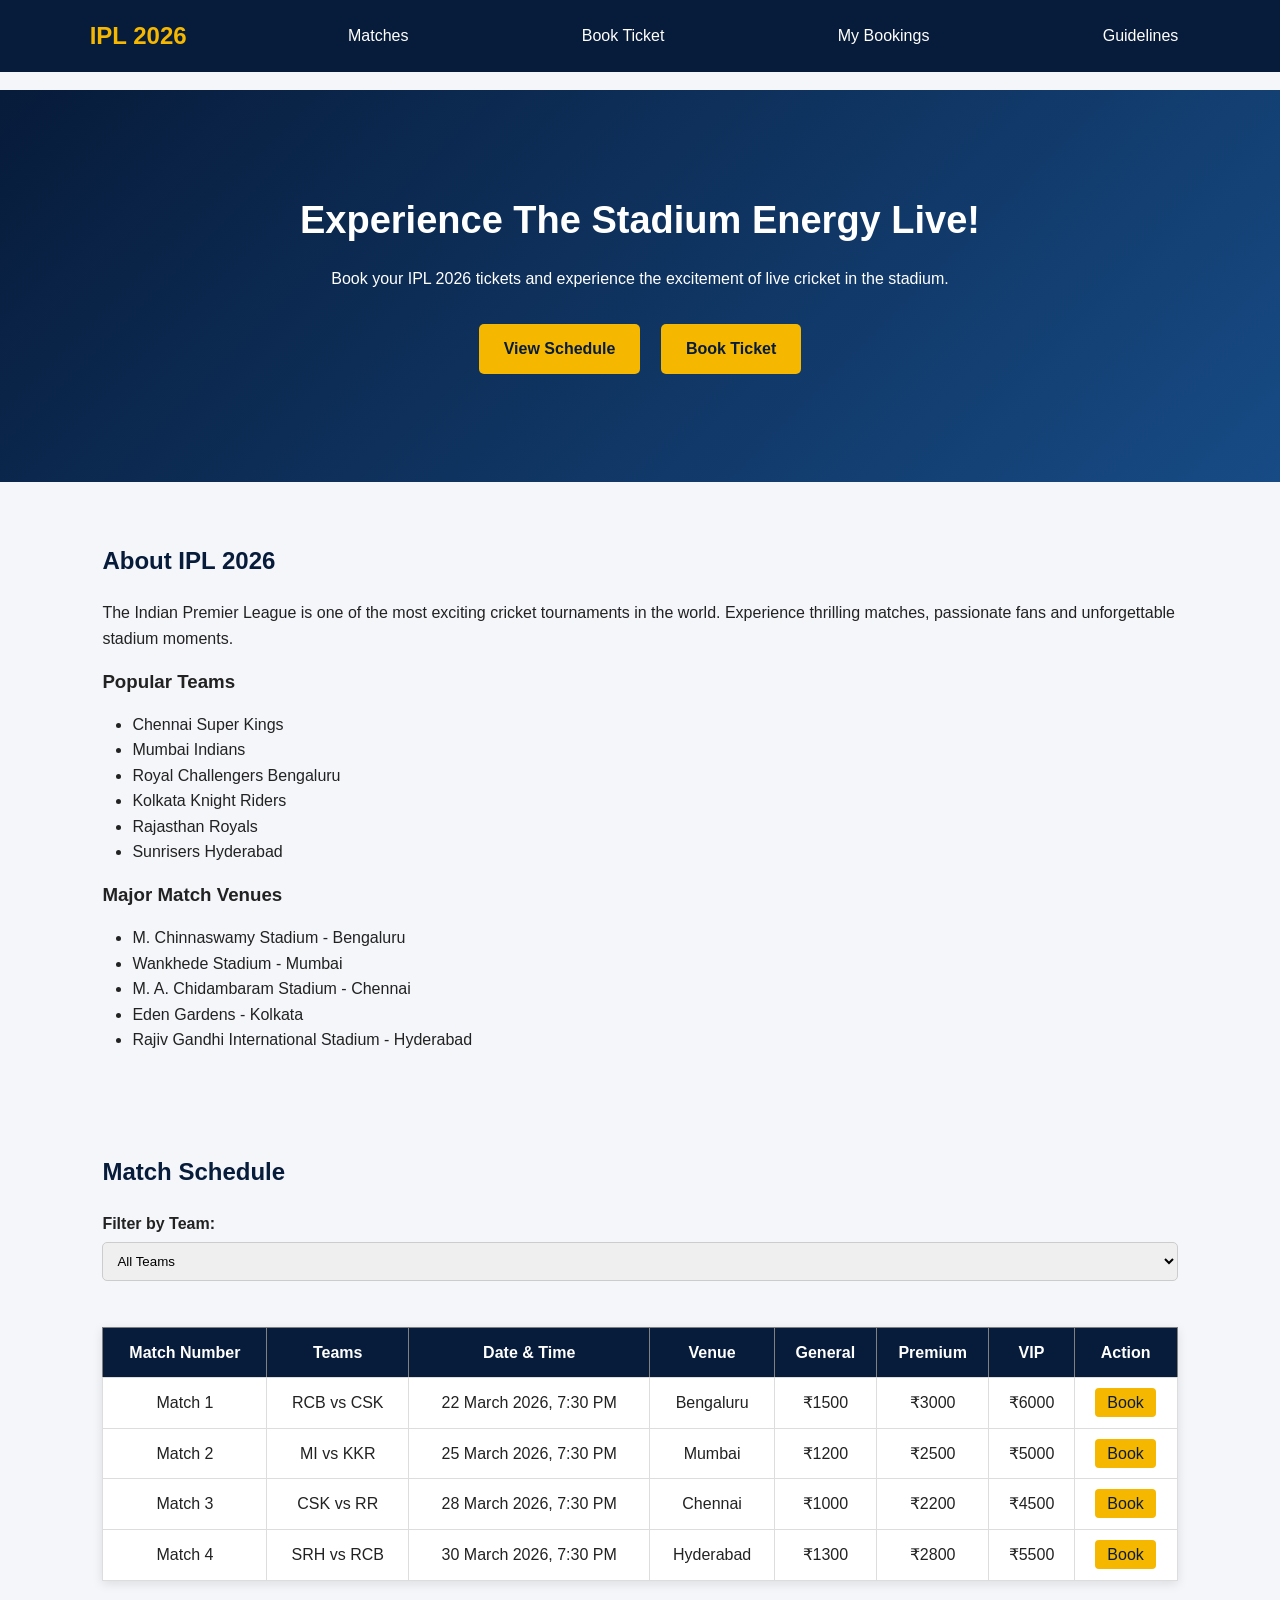
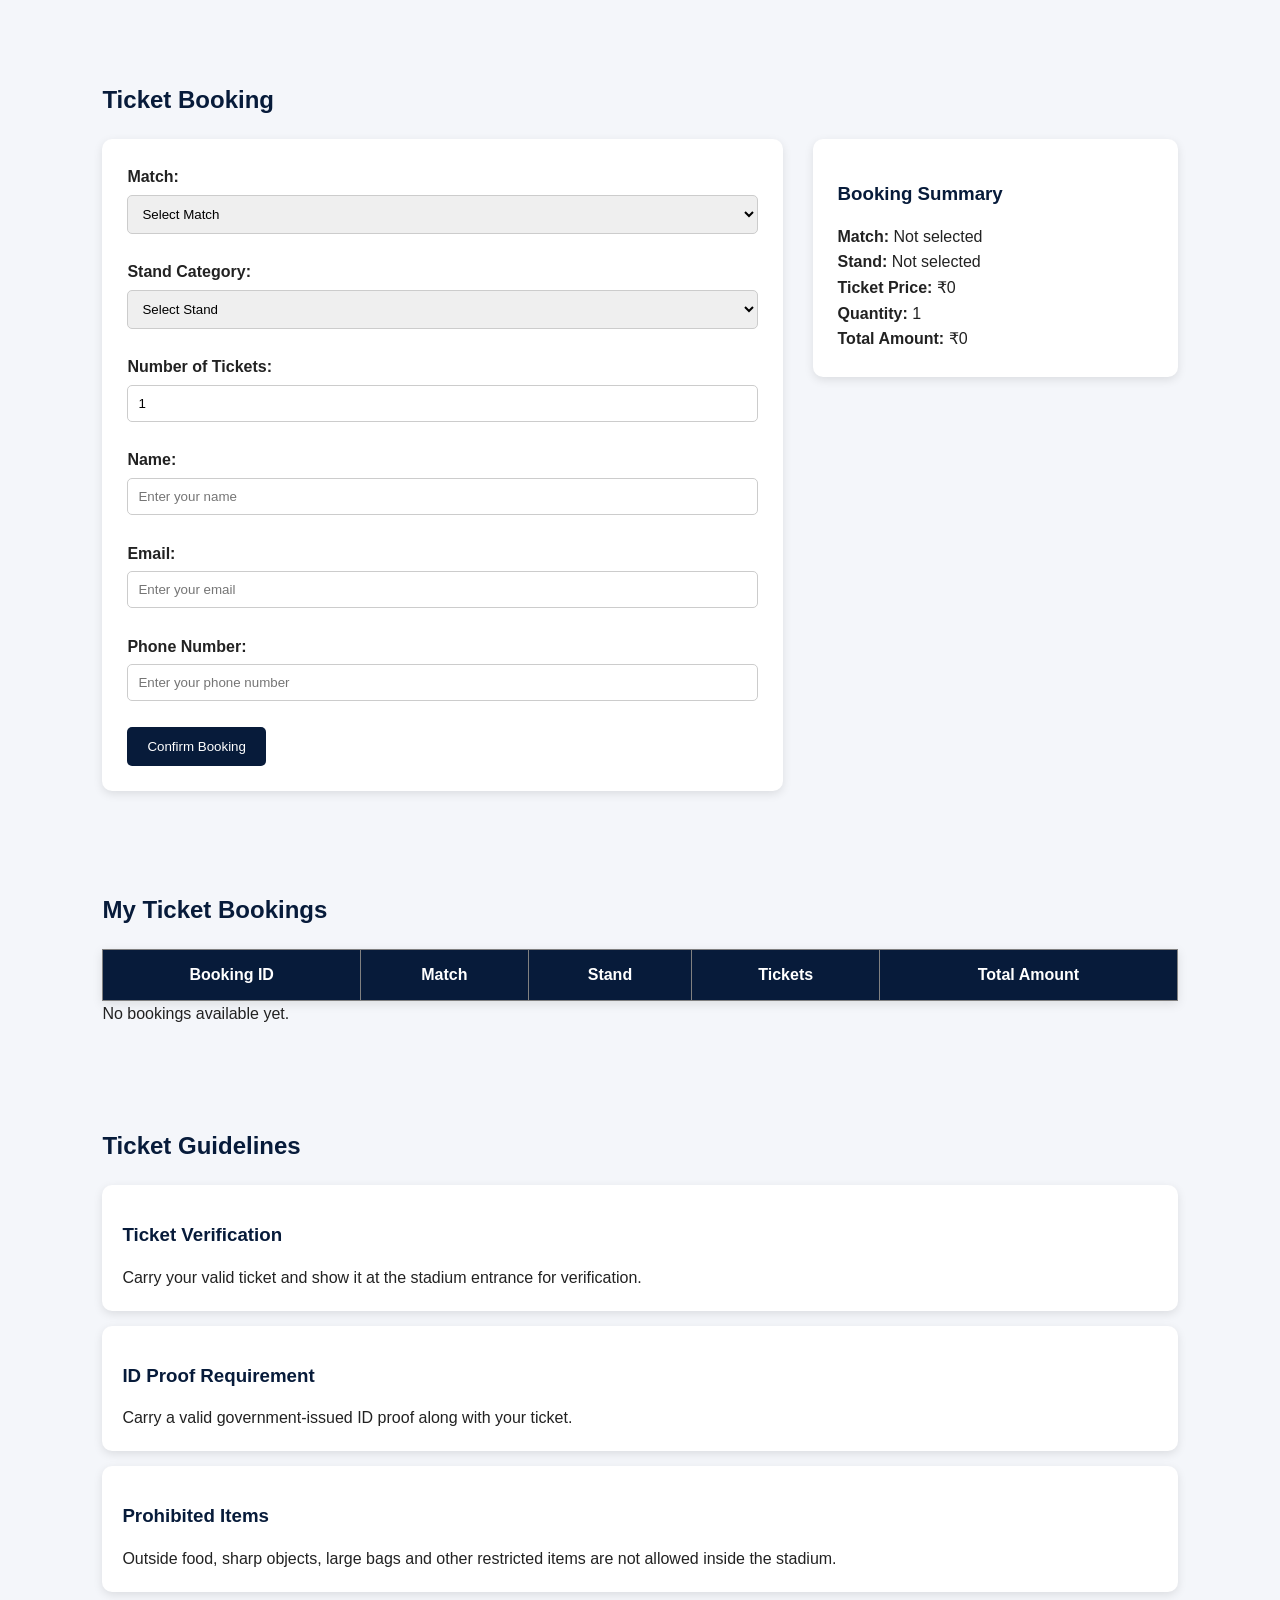
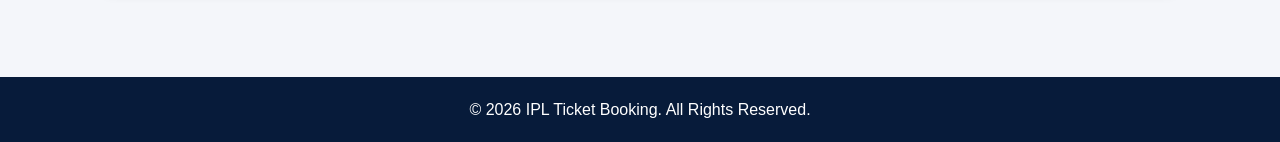
==== commit 28173b60: "Activity 7: Added live booking summary and price calculation" ====
--- a/index.html
+++ b/index.html
@@ -180,77 +180,72 @@
 
             <div class="booking-container">
 
-                <form id="ticketForm">
-
-                    <label for="match">Match:</label>
-
-                    <select id="match" name="match" required>
-                        <option value="">Select Match</option>
-                        <option value="RCB vs CSK">RCB vs CSK - Bengaluru</option>
-                        <option value="MI vs KKR">MI vs KKR - Mumbai</option>
-                        <option value="CSK vs RR">CSK vs RR - Chennai</option>
-                        <option value="SRH vs RCB">SRH vs RCB - Hyderabad</option>
-                    </select>
-
-                    <br><br>
-
-                    <label for="stand">Stand Category:</label>
-
-                    <select id="stand" name="stand" required>
-                        <option value="">Select Stand</option>
-                        <option value="General">General</option>
-                        <option value="Premium">Premium</option>
-                        <option value="VIP">VIP</option>
-                    </select>
-
-                    <br><br>
-
-                    <label for="quantity">Number of Tickets:</label>
-
-                    <input type="number" id="quantity" name="quantity"
-                        min="1" max="10" value="1" required>
-
-                    <br><br>
-
-                    <label for="name">Name:</label>
-
-                    <input type="text" id="name" name="name"
-                        placeholder="Enter your name" required minlength="3">
-
-                    <br><br>
-
-                    <label for="email">Email:</label>
-
-                    <input type="email" id="email" name="email"
-                        placeholder="Enter your email" required>
-
-                    <br><br>
-
-                    <label for="phone">Phone Number:</label>
-
-                    <input type="tel" id="phone" name="phone"
-                        placeholder="Enter your phone number"
-                        pattern="[0-9]{10}" required>
-
-                    <br><br>
-
-                    <button type="submit">Confirm Booking</button>
-
-                </form>
-
-
-                <!-- BOOKING SUMMARY -->
-                <aside>
-
-                    <h3>Booking Summary</h3>
-
-                    <p><strong>Match:</strong> RCB vs CSK</p>
-                    <p><strong>Stand:</strong> General</p>
-                    <p><strong>Ticket Price:</strong> ₹1500</p>
-                    <p><strong>Quantity:</strong> 1</p>
-                    <p><strong>Total Amount:</strong> ₹1500</p>
-
-                </aside>
+<form id="ticketForm">
+
+    <label for="match">Match:</label>
+    <select id="match" name="match" required>
+        <option value="">Select Match</option>
+        <option value="RCB vs CSK">RCB vs CSK - Bengaluru</option>
+        <option value="MI vs KKR">MI vs KKR - Mumbai</option>
+        <option value="CSK vs RR">CSK vs RR - Chennai</option>
+        <option value="SRH vs RCB">SRH vs RCB - Hyderabad</option>
+    </select>
+
+    <br><br>
+
+    <label for="stand">Stand Category:</label>
+    <select id="stand" name="stand" required>
+        <option value="">Select Stand</option>
+        <option value="General">General</option>
+        <option value="Premium">Premium</option>
+        <option value="VIP">VIP</option>
+    </select>
+
+    <br><br>
+
+    <label for="quantity">Number of Tickets:</label>
+    <input type="number" id="quantity" name="quantity"
+        min="1" max="10" value="1" required>
+
+    <br><br>
+
+    <label for="name">Name:</label>
+    <input type="text" id="name" name="name"
+        placeholder="Enter your name" required minlength="3">
+
+    <br><br>
+
+    <label for="email">Email:</label>
+    <input type="email" id="email" name="email"
+        placeholder="Enter your email" required>
+
+    <br><br>
+
+    <label for="phone">Phone Number:</label>
+    <input type="tel" id="phone" name="phone"
+        placeholder="Enter your phone number"
+        pattern="[0-9]{10}" required>
+
+    <br><br>
+
+    <button type="submit">Confirm Booking</button>
+
+</form>
+
+<aside>
+    <h3>Booking Summary</h3>
+
+    <p><strong>Match:</strong> <span id="summaryMatch">Not selected</span></p>
+
+    <p><strong>Stand:</strong> <span id="summaryStand">Not selected</span></p>
+
+    <p><strong>Ticket Price:</strong> <span id="summaryPrice">₹0</span></p>
+
+    <p><strong>Quantity:</strong> <span id="summaryQuantity">1</span></p>
+
+    <p><strong>Total Amount:</strong> <span id="summaryTotal">₹0</span></p>
+</aside>
+
 
             </div>
 
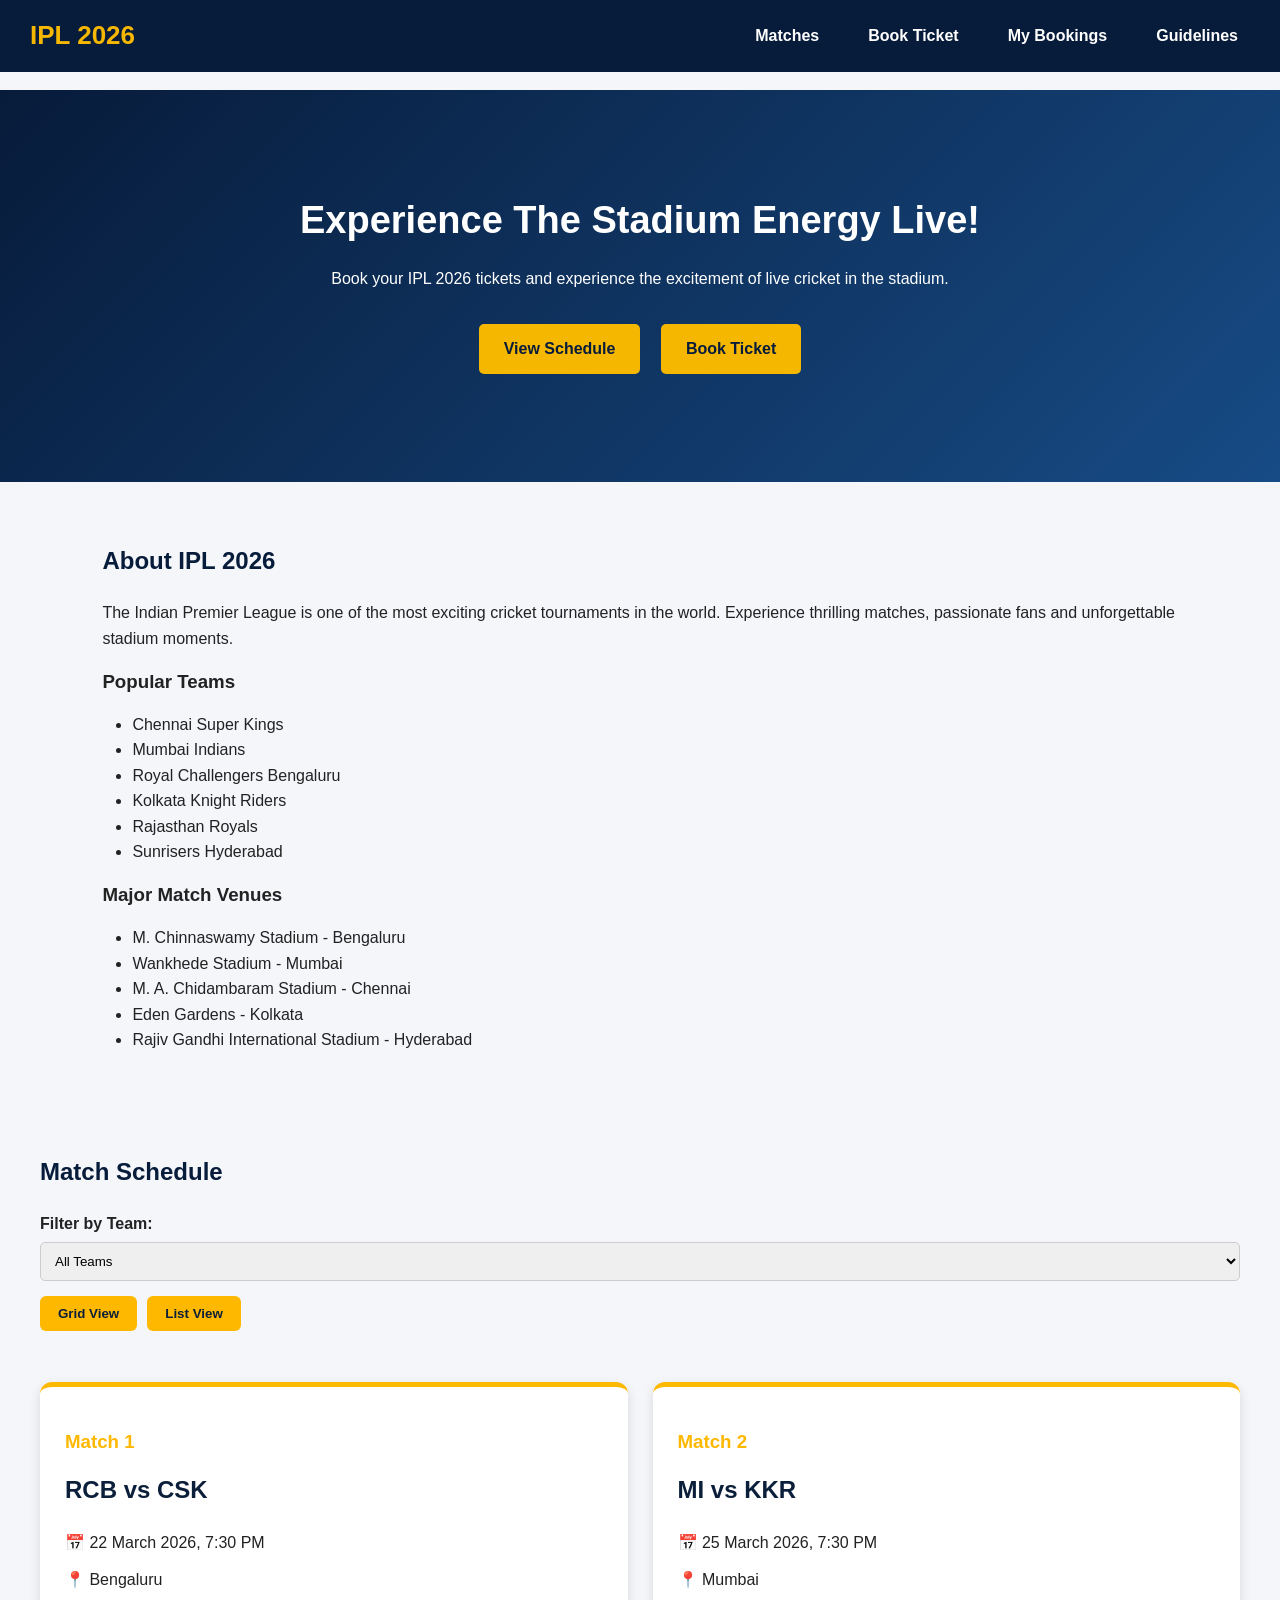
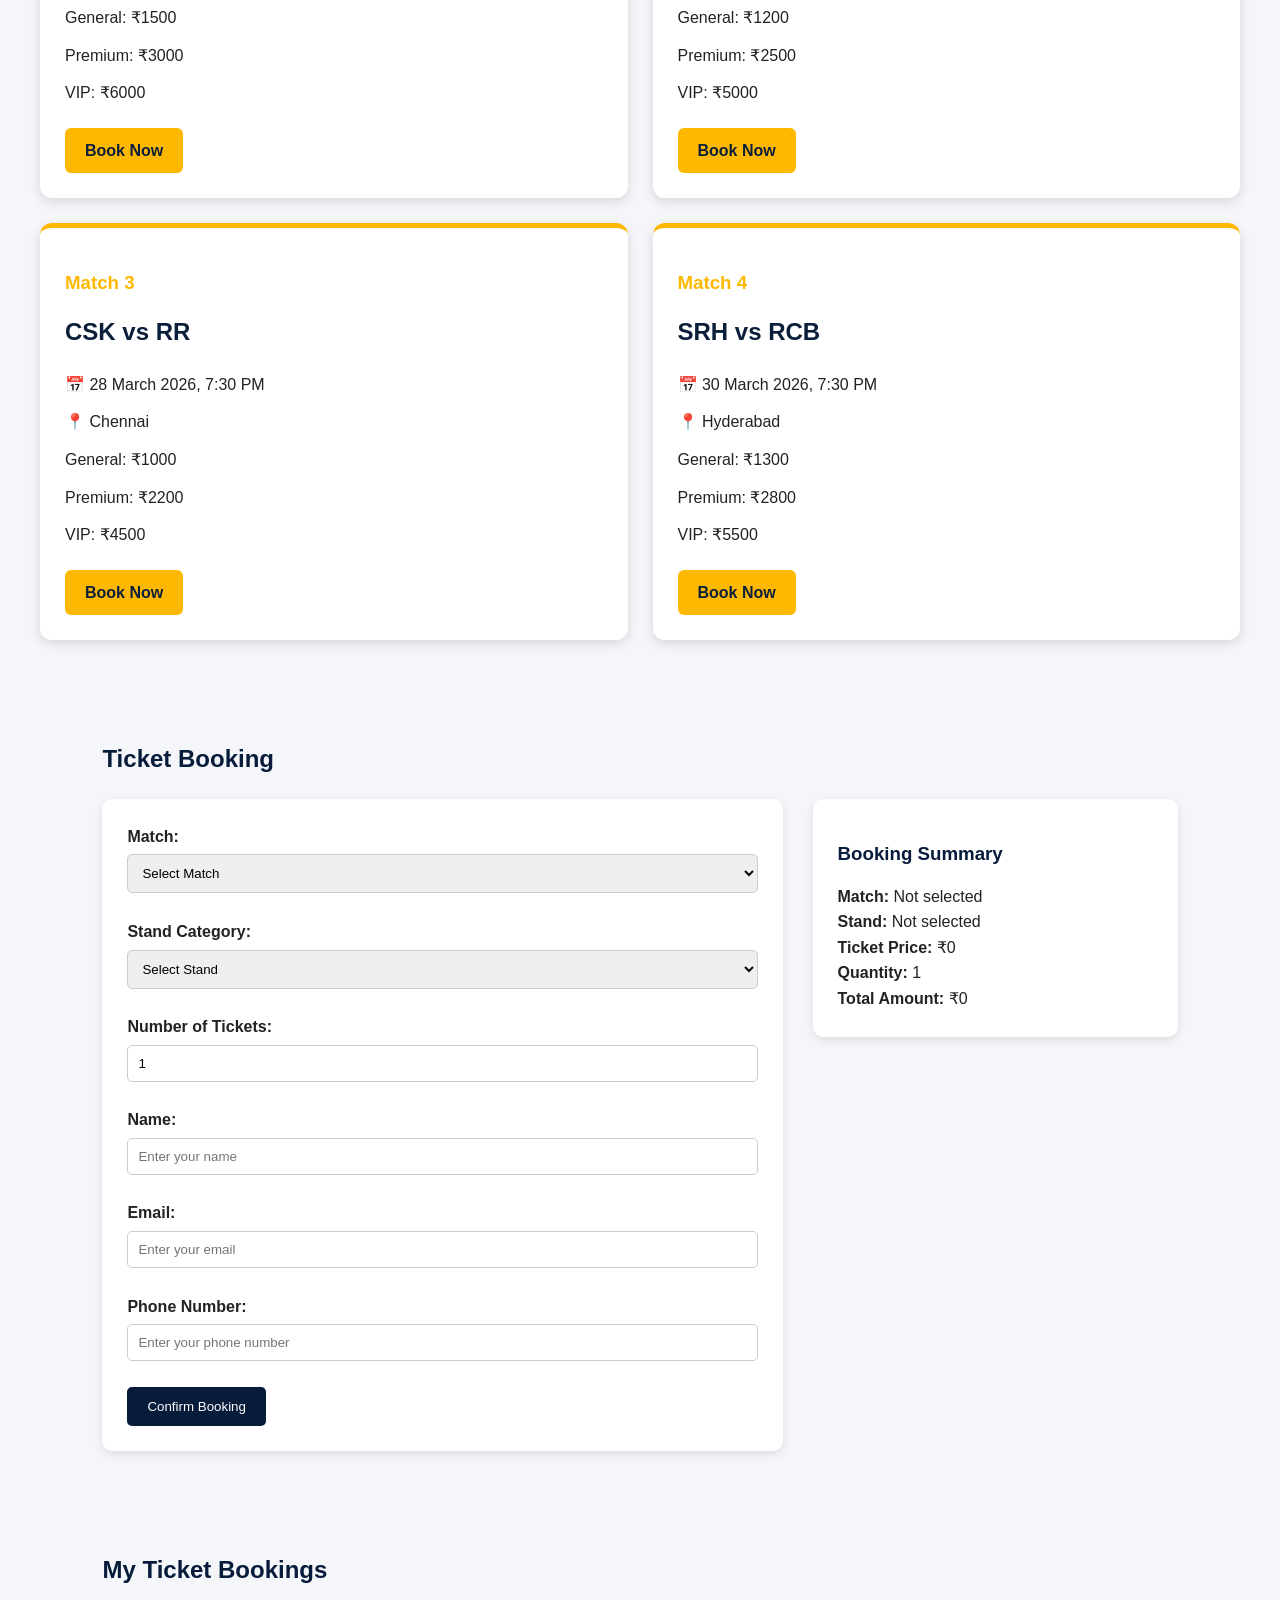
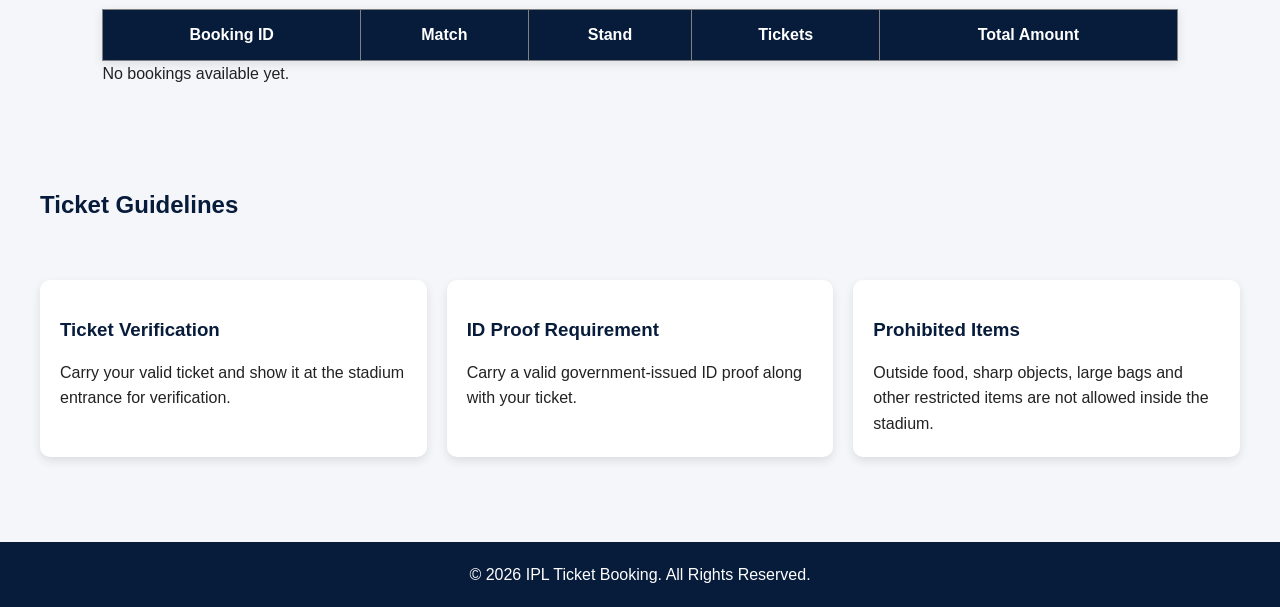
==== commit 15fb799c: "Complete IPL responsive layout activity" ====
--- a/index.html
+++ b/index.html
@@ -13,17 +13,31 @@
 
 <body>
 
-    <!-- HEADER AND NAVIGATION -->
-    <header>
-        <nav>
-            <h2>IPL 2026</h2>
-
+   
+<!-- HEADER AND NAVIGATION -->
+<header>
+    <nav class="navbar">
+
+        <h2 class="logo">IPL 2026</h2>
+
+        <!-- Hamburger Menu Button -->
+        <button class="menu-toggle" id="menu-toggle"
+            aria-label="Toggle navigation"
+            aria-expanded="false">
+            ☰
+        </button>
+
+        <!-- Navigation Links -->
+        <div class="nav-links" id="nav-links">
             <a href="#matches">Matches</a>
             <a href="#booking">Book Ticket</a>
             <a href="#my-bookings">My Bookings</a>
             <a href="#guidelines">Guidelines</a>
-        </nav>
-    </header>
+        </div>
+
+    </nav>
+</header>
+
 
     <main>
 
@@ -81,94 +95,76 @@
         <!-- MATCH SCHEDULE SECTION -->
         <section id="matches">
 
-            <h2>Match Schedule</h2>
-
-            <label for="team-filter">Filter by Team:</label>
-
-            <select id="team-filter">
-                <option value="all">All Teams</option>
-                <option value="CSK">Chennai Super Kings</option>
-                <option value="MI">Mumbai Indians</option>
-                <option value="RCB">Royal Challengers Bengaluru</option>
-                <option value="KKR">Kolkata Knight Riders</option>
-                <option value="RR">Rajasthan Royals</option>
-                <option value="SRH">Sunrisers Hyderabad</option>
-            </select>
-
-            <br><br>
-
-            <table border="1">
-
-                <thead>
-                    <tr>
-                        <th>Match Number</th>
-                        <th>Teams</th>
-                        <th>Date & Time</th>
-                        <th>Venue</th>
-                        <th>General</th>
-                        <th>Premium</th>
-                        <th>VIP</th>
-                        <th>Action</th>
-                    </tr>
-                </thead>
-
-                <tbody>
-
-                    <tr>
-                        <td>Match 1</td>
-                        <td>RCB vs CSK</td>
-                        <td>22 March 2026, 7:30 PM</td>
-                        <td>Bengaluru</td>
-                        <td>₹1500</td>
-                        <td>₹3000</td>
-                        <td>₹6000</td>
-                        <td>
-                            <a href="#booking" class="book-btn">Book</a>
-                        </td>
-                    </tr>
-
-                    <tr>
-                        <td>Match 2</td>
-                        <td>MI vs KKR</td>
-                        <td>25 March 2026, 7:30 PM</td>
-                        <td>Mumbai</td>
-                        <td>₹1200</td>
-                        <td>₹2500</td>
-                        <td>₹5000</td>
-                        <td>
-                            <a href="#booking" class="book-btn">Book</a>
-                        </td>
-                    </tr>
-
-                    <tr>
-                        <td>Match 3</td>
-                        <td>CSK vs RR</td>
-                        <td>28 March 2026, 7:30 PM</td>
-                        <td>Chennai</td>
-                        <td>₹1000</td>
-                        <td>₹2200</td>
-                        <td>₹4500</td>
-                        <td>
-                            <a href="#booking" class="book-btn">Book</a>
-                        </td>
-                    </tr>
-
-                    <tr>
-                        <td>Match 4</td>
-                        <td>SRH vs RCB</td>
-                        <td>30 March 2026, 7:30 PM</td>
-                        <td>Hyderabad</td>
-                        <td>₹1300</td>
-                        <td>₹2800</td>
-                        <td>₹5500</td>
-                        <td>
-                            <a href="#booking" class="book-btn">Book</a>
-                        </td>
-                    </tr>
-
-                </tbody>
-
-            </table>
+    <h2>Match Schedule</h2>
+
+    <label for="team-filter">Filter by Team:</label>
+
+    <select id="team-filter">
+        <option value="all">All Teams</option>
+        <option value="CSK">Chennai Super Kings</option>
+        <option value="MI">Mumbai Indians</option>
+        <option value="RCB">Royal Challengers Bengaluru</option>
+        <option value="KKR">Kolkata Knight Riders</option>
+        <option value="RR">Rajasthan Royals</option>
+        <option value="SRH">Sunrisers Hyderabad</option>
+       </select>
+
+    <div class="view-controls">
+        <button id="grid-view">Grid View</button>
+        <button id="list-view">List View</button>
+    </div>
+
+    <br>
+
+            
+<div class="match-grid" id="match-grid">
+
+    <div class="match-card" data-teams="RCB CSK">
+        <h3>Match 1</h3>
+        <h2>RCB vs CSK</h2>
+        <p>📅 22 March 2026, 7:30 PM</p>
+        <p>📍 Bengaluru</p>
+        <p>General: ₹1500</p>
+        <p>Premium: ₹3000</p>
+        <p>VIP: ₹6000</p>
+        <a href="#booking" class="book-btn">Book Now</a>
+    </div>
+
+    <div class="match-card" data-teams="MI KKR">
+        <h3>Match 2</h3>
+        <h2>MI vs KKR</h2>
+        <p>📅 25 March 2026, 7:30 PM</p>
+        <p>📍 Mumbai</p>
+        <p>General: ₹1200</p>
+        <p>Premium: ₹2500</p>
+        <p>VIP: ₹5000</p>
+        <a href="#booking" class="book-btn">Book Now</a>
+    </div>
+
+    <div class="match-card" data-teams="CSK RR">
+        <h3>Match 3</h3>
+        <h2>CSK vs RR</h2>
+        <p>📅 28 March 2026, 7:30 PM</p>
+        <p>📍 Chennai</p>
+        <p>General: ₹1000</p>
+        <p>Premium: ₹2200</p>
+        <p>VIP: ₹4500</p>
+        <a href="#booking" class="book-btn">Book Now</a>
+    </div>
+
+    <div class="match-card" data-teams="SRH RCB">
+        <h3>Match 4</h3>
+        <h2>SRH vs RCB</h2>
+        <p>📅 30 March 2026, 7:30 PM</p>
+        <p>📍 Hyderabad</p>
+        <p>General: ₹1300</p>
+        <p>Premium: ₹2800</p>
+        <p>VIP: ₹5500</p>
+        <a href="#booking" class="book-btn">Book Now</a>
+    </div>
+
+</div>
+
 
         </section>
 
--- a/styles.css
+++ b/styles.css
@@ -513,3 +513,246 @@
     }
 }
 
+/* ===== RESPONSIVE NAVIGATION BAR ===== */
+
+.navbar {
+    display: flex;
+    justify-content: space-between;
+    align-items: center;
+    padding: 15px 30px;
+    flex-wrap: wrap;
+}
+
+.logo {
+    margin: 0;
+    font-size: 26px;
+}
+
+.nav-links {
+    display: flex;
+    align-items: center;
+    gap: 25px;
+}
+
+.nav-links a {
+    text-decoration: none;
+    font-weight: bold;
+}
+
+.menu-toggle {
+    display: none;
+    font-size: 26px;
+    background: none;
+    border: none;
+    cursor: pointer;
+}
+
+/* ===== MATCH SCHEDULE CSS GRID ===== */
+
+#matches {
+    padding: 40px;
+}
+
+.match-grid {
+    display: grid;
+    grid-template-columns: repeat(2, 1fr);
+    gap: 25px;
+    margin-top: 25px;
+}
+
+.match-card {
+    background-color: white;
+    padding: 25px;
+    border-radius: 12px;
+    box-shadow: 0 4px 12px rgba(0, 0, 0, 0.12);
+    border-top: 5px solid #ffb800;
+    transition: transform 0.3s ease;
+}
+
+.match-card:hover {
+    transform: translateY(-5px);
+}
+
+.match-card h3 {
+    color: #ffb800;
+}
+
+.match-card h2 {
+    color: #0b1f3a;
+}
+
+.match-card p {
+    margin: 12px 0;
+}
+
+.book-btn {
+    display: inline-block;
+    background-color: #ffb800;
+    color: #0b1f3a;
+    padding: 10px 20px;
+    border-radius: 6px;
+    text-decoration: none;
+    font-weight: bold;
+    margin-top: 10px;
+}
+
+/* ===== GRID AND LIST VIEW ===== */
+
+.match-grid.list-view {
+    grid-template-columns: 1fr;
+}
+
+.view-controls {
+    display: flex;
+    gap: 10px;
+    margin-top: 15px;
+}
+
+.view-controls button {
+    padding: 10px 18px;
+    background-color: #ffb800;
+    color: #0b1f3a;
+    border: none;
+    border-radius: 6px;
+    cursor: pointer;
+    font-weight: bold;
+}
+
+/* ===== RESPONSIVE GUIDELINES SECTION ===== */
+
+#guidelines {
+    display: grid;
+    grid-template-columns: repeat(3, 1fr);
+    gap: 20px;
+    padding: 40px;
+}
+
+#guidelines h2 {
+    grid-column: 1 / -1;
+}
+
+#guidelines article {
+    padding: 20px;
+    background: white;
+    border-radius: 10px;
+    box-shadow: 0 4px 10px rgba(0, 0, 0, 0.1);
+}
+
+
+/* ===== TABLET RESPONSIVENESS ===== */
+
+@media screen and (max-width: 900px) {
+
+    .match-grid {
+        grid-template-columns: repeat(2, 1fr);
+    }
+
+    #guidelines {
+        grid-template-columns: repeat(2, 1fr);
+    }
+
+}
+
+
+/* ===== MOBILE RESPONSIVENESS ===== */
+
+@media screen and (max-width: 768px) {
+
+    /* Navigation */
+
+    .navbar {
+        position: relative;
+        padding: 15px 20px;
+    }
+
+    .menu-toggle {
+        display: block;
+    }
+
+    .nav-links {
+        display: none;
+        flex-direction: column;
+        align-items: flex-start;
+        gap: 15px;
+        width: 100%;
+        padding: 20px 0;
+    }
+
+    .nav-links.open {
+        display: flex;
+    }
+
+    /* Match Cards */
+
+    .match-grid {
+        grid-template-columns: 1fr;
+    }
+
+    #matches {
+        padding: 20px;
+    }
+
+    /* Guidelines */
+
+    #guidelines {
+        grid-template-columns: 1fr;
+        padding: 20px;
+    }
+
+    /* Home Section */
+
+    #home {
+        padding: 30px 20px;
+    }
+
+    /* Booking Section */
+
+    .booking-container {
+        flex-direction: column;
+        gap: 20px;
+    }
+
+    /* Tables */
+
+    table {
+        display: block;
+        overflow-x: auto;
+        white-space: nowrap;
+    }
+
+    /* General spacing */
+
+    section {
+        max-width: 100%;
+        box-sizing: border-box;
+    }
+
+    img {
+        max-width: 100%;
+    }
+
+}
+
+
+/* ===== SMALL PHONE SCREENS ===== */
+
+@media screen and (max-width: 480px) {
+
+    .logo {
+        font-size: 22px;
+    }
+
+    .match-card {
+        padding: 18px;
+    }
+
+    .view-controls {
+        flex-wrap: wrap;
+    }
+
+    #matches select {
+        max-width: 100%;
+    }
+
+}
+
